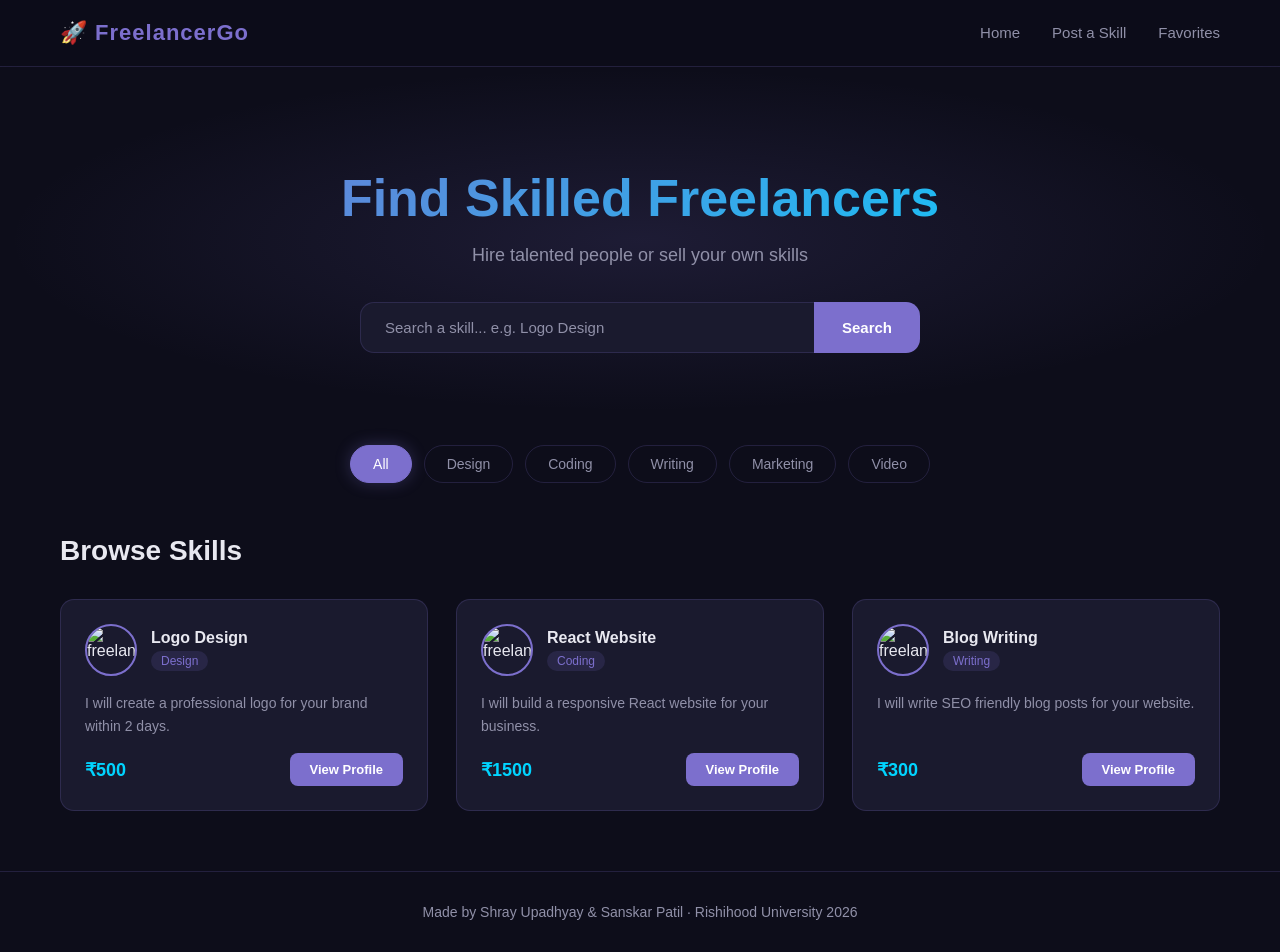
==== index.html @ 91e1a16f "Complete HTML and CSS for all pages" ====
<!DOCTYPE html>
<html lang="en">
<head>
  <meta charset="UTF-8">
  <meta name="viewport" content="width=device-width, initial-scale=1.0">
  <title>FreelancerGo</title>
  <link rel="stylesheet" href="css/style.css">
 <link rel="stylesheet" href="css/animation.css">
</head>
<body>

  <div class="bg-orb orb-1"></div>
  <div class="bg-orb orb-2"></div>
  <div class="bg-orb orb-3"></div>
  <div class="bg-particles">
    <div class="particle"></div>
    <div class="particle"></div>
    <div class="particle"></div>
    <div class="particle"></div>
    <div class="particle"></div>
    <div class="particle"></div>
    <div class="particle"></div>
    <div class="particle"></div>
    <div class="particle"></div>
    <div class="particle"></div>
  </div>

  <nav class="navbar">
    <div class="logo">🚀 FreelancerGo</div>
    <ul class="nav-links">
      <li><a href="index.html">Home</a></li>
      <li><a href="post-skill.html">Post a Skill</a></li>
      <li><a href="favorites.html">Favorites</a></li>
    </ul>
  </nav>

  <section class="hero">
    <div class="hero-content floating">
      <h1>Find Skilled Freelancers</h1>
      <p>Hire talented people or sell your own skills</p>
      <div class="search-bar">
        <input type="text" id="search-input" placeholder="Search a skill... e.g. Logo Design">
        <button id="search-btn">Search</button>
      </div>
    </div>
  </section>

  <section class="categories">
    <button class="cat-btn active" data-category="all">All</button>
    <button class="cat-btn" data-category="design">Design</button>
    <button class="cat-btn" data-category="coding">Coding</button>
    <button class="cat-btn" data-category="writing">Writing</button>
    <button class="cat-btn" data-category="marketing">Marketing</button>
    <button class="cat-btn" data-category="video">Video</button>
  </section>

  <section class="skills-section">
    <h2>Browse Skills</h2>
    <div class="skills-grid" id="skills-grid">

      <div class="skill-card" data-category="design">
        <div class="card-top">
          <img src="https://placehold.co/60x60" alt="freelancer" class="avatar">
          <div>
            <h3>Logo Design</h3>
            <span class="category-tag">Design</span>
          </div>
        </div>
        <p class="card-desc">I will create a professional logo for your brand within 2 days.</p>
        <div class="card-footer">
          <span class="price">₹500</span>
          <a href="profile.html" class="btn">View Profile</a>
        </div>
      </div>

      <div class="skill-card" data-category="coding">
        <div class="card-top">
          <img src="https://placehold.co/60x60" alt="freelancer" class="avatar">
          <div>
            <h3>React Website</h3>
            <span class="category-tag">Coding</span>
          </div>
        </div>
        <p class="card-desc">I will build a responsive React website for your business.</p>
        <div class="card-footer">
          <span class="price">₹1500</span>
          <a href="profile.html" class="btn">View Profile</a>
        </div>
      </div>

      <div class="skill-card" data-category="writing">
        <div class="card-top">
          <img src="https://placehold.co/60x60" alt="freelancer" class="avatar">
          <div>
            <h3>Blog Writing</h3>
            <span class="category-tag">Writing</span>
          </div>
        </div>
        <p class="card-desc">I will write SEO friendly blog posts for your website.</p>
        <div class="card-footer">
          <span class="price">₹300</span>
          <a href="profile.html" class="btn">View Profile</a>
        </div>
      </div>

    </div>
  </section>

  <footer class="footer">
    <p>Made by Shray Upadhyay &amp; Sanskar Patil · Rishihood University 2026</p>
  </footer>

  <script src="js/app.js"></script>
</body>
</html>
---- css/style.css ----
/* ===== RESET & VARIABLES ===== */
* {
  margin: 0;
  padding: 0;
  box-sizing: border-box;
}

:root {
  --bg: #0D0D1A;
  --card-bg: #1A1A2E;
  --primary: #7C6FCD;
  --accent: #00D4FF;
  --text: #E8E8F0;
  --text-muted: #9090A8;
  --border: rgba(124, 111, 205, 0.2);
  --glow: rgba(124, 111, 205, 0.3);
  --radius: 14px;
}

body {
  font-family: 'Segoe UI', sans-serif;
  background: var(--bg);
  color: var(--text);
  min-height: 100vh;
}

/* ===== NAVBAR ===== */
.navbar {
  display: flex;
  justify-content: space-between;
  align-items: center;
  padding: 20px 60px;
  background: rgba(13, 13, 26, 0.9);
  backdrop-filter: blur(10px);
  border-bottom: 1px solid var(--border);
  position: sticky;
  top: 0;
  z-index: 100;
}

.logo {
  font-size: 22px;
  font-weight: 700;
  color: var(--primary);
  letter-spacing: 1px;
}

.nav-links {
  list-style: none;
  display: flex;
  gap: 32px;
}

.nav-links a {
  text-decoration: none;
  color: var(--text-muted);
  font-size: 15px;
  transition: color 0.3s;
}

.nav-links a:hover {
  color: var(--accent);
}

/* ===== HERO ===== */
.hero {
  text-align: center;
  padding: 100px 20px 60px;
  background: radial-gradient(ellipse at center, rgba(124,111,205,0.15) 0%, transparent 70%);
}

.hero h1 {
  font-size: 52px;
  font-weight: 800;
  background: linear-gradient(135deg, var(--primary), var(--accent));
  -webkit-background-clip: text;
  -webkit-text-fill-color: transparent;
  margin-bottom: 16px;
  line-height: 1.2;
}

.hero p {
  font-size: 18px;
  color: var(--text-muted);
  margin-bottom: 36px;
}

/* ===== SEARCH BAR ===== */
.search-bar {
  display: flex;
  justify-content: center;
  max-width: 560px;
  margin: 0 auto;
}

.search-bar input {
  flex: 1;
  padding: 16px 24px;
  border: 1px solid var(--border);
  border-right: none;
  border-radius: var(--radius) 0 0 var(--radius);
  background: var(--card-bg);
  color: var(--text);
  font-size: 15px;
  outline: none;
  transition: border 0.3s;
}

.search-bar input:focus {
  border-color: var(--primary);
}

.search-bar input::placeholder {
  color: var(--text-muted);
}

.search-bar button {
  padding: 16px 28px;
  background: var(--primary);
  color: white;
  border: none;
  border-radius: 0 var(--radius) var(--radius) 0;
  font-size: 15px;
  font-weight: 600;
  cursor: pointer;
  transition: background 0.3s, transform 0.2s;
}

.search-bar button:hover {
  background: var(--accent);
  transform: scale(1.03);
}

/* ===== CATEGORIES ===== */
.categories {
  display: flex;
  justify-content: center;
  gap: 12px;
  padding: 32px 20px;
  flex-wrap: wrap;
}

.cat-btn {
  padding: 10px 22px;
  border-radius: 50px;
  border: 1px solid var(--border);
  background: transparent;
  color: var(--text-muted);
  font-size: 14px;
  cursor: pointer;
  transition: all 0.3s;
}

.cat-btn:hover,
.cat-btn.active {
  background: var(--primary);
  color: white;
  border-color: var(--primary);
  box-shadow: 0 0 16px var(--glow);
}

/* ===== SKILLS SECTION ===== */
.skills-section {
  padding: 20px 60px 60px;
}

.skills-section h2 {
  font-size: 28px;
  margin-bottom: 32px;
  color: var(--text);
}

/* ===== SKILLS GRID ===== */
.skills-grid {
  display: grid;
  grid-template-columns: repeat(auto-fill, minmax(280px, 1fr));
  gap: 28px;
}

/* ===== SKILL CARD ===== */
.skill-card {
  background: var(--card-bg);
  border: 1px solid var(--border);
  border-radius: var(--radius);
  padding: 24px;
  display: flex;
  flex-direction: column;
  gap: 16px;
  transition: border-color 0.3s;
}

.skill-card:hover {
  border-color: var(--primary);
  box-shadow: 0 0 30px rgba(124, 111, 205, 0.25);
  transform: translateY(-6px) scale(1.02);
}

.card-top {
  display: flex;
  align-items: center;
  gap: 14px;
}

.avatar {
  width: 52px;
  height: 52px;
  border-radius: 50%;
  border: 2px solid var(--primary);
  object-fit: cover;
}

.card-top h3 {
  font-size: 16px;
  font-weight: 600;
  color: var(--text);
}

.category-tag {
  font-size: 12px;
  background: rgba(124, 111, 205, 0.15);
  color: var(--primary);
  padding: 3px 10px;
  border-radius: 50px;
  display: inline-block;
  margin-top: 4px;
}

.card-desc {
  font-size: 14px;
  color: var(--text-muted);
  line-height: 1.6;
  flex: 1;
}

.card-footer {
  display: flex;
  justify-content: space-between;
  align-items: center;
}

.price {
  font-size: 18px;
  font-weight: 700;
  color: var(--accent);
}

.btn {
  padding: 9px 20px;
  background: var(--primary);
  color: white;
  text-decoration: none;
  border-radius: 8px;
  font-size: 13px;
  font-weight: 600;
  cursor: pointer;
  border: none;
  transition: all 0.3s;
}

.btn:hover {
  background: var(--accent);
  box-shadow: 0 0 12px rgba(0, 212, 255, 0.4);
}

/* ===== FORM PAGE ===== */
.form-section {
  display: flex;
  justify-content: center;
  align-items: center;
  padding: 60px 20px;
}

.form-card {
  background: var(--card-bg);
  border: 1px solid var(--border);
  border-radius: var(--radius);
  padding: 48px 40px;
  width: 100%;
  max-width: 560px;
}

.form-card h2 {
  font-size: 28px;
  font-weight: 700;
  background: linear-gradient(135deg, var(--primary), var(--accent));
  -webkit-background-clip: text;
  -webkit-text-fill-color: transparent;
  margin-bottom: 8px;
}

.form-subtitle {
  color: var(--text-muted);
  font-size: 14px;
  margin-bottom: 32px;
}

.form-group {
  display: flex;
  flex-direction: column;
  gap: 8px;
  margin-bottom: 20px;
}

.form-group label {
  font-size: 14px;
  font-weight: 600;
  color: var(--text);
}

.form-group input,
.form-group select,
.form-group textarea {
  padding: 14px 16px;
  background: var(--bg);
  border: 1px solid var(--border);
  border-radius: 10px;
  color: var(--text);
  font-size: 14px;
  outline: none;
  transition: border 0.3s;
  font-family: 'Segoe UI', sans-serif;
}

.form-group input:focus,
.form-group select:focus,
.form-group textarea:focus {
  border-color: var(--primary);
  box-shadow: 0 0 0 3px var(--glow);
}

.form-group select option {
  background: var(--card-bg);
}

.error-msg {
  color: #ff6b6b;
  font-size: 12px;
  min-height: 16px;
}

.submit-btn {
  width: 100%;
  padding: 16px;
  font-size: 16px;
  margin-top: 8px;
  border-radius: 10px;
}

/* ===== FAVORITES PAGE ===== */
.page-subtitle {
  color: var(--text-muted);
  font-size: 14px;
  margin-top: -20px;
  margin-bottom: 32px;
}

.empty-state {
  grid-column: 1 / -1;
  text-align: center;
  padding: 80px 20px;
  color: var(--text-muted);
  font-size: 16px;
  line-height: 2;
}

.empty-state a {
  color: var(--accent);
  text-decoration: none;
}

/* ===== PROFILE PAGE ===== */
.profile-section {
  display: flex;
  justify-content: center;
  padding: 60px 20px;
}

.profile-card {
  background: var(--card-bg);
  border: 1px solid var(--border);
  border-radius: var(--radius);
  padding: 40px;
  width: 100%;
  max-width: 620px;
  display: flex;
  flex-direction: column;
  gap: 28px;
}

.profile-top {
  display: flex;
  align-items: center;
  gap: 24px;
}

.profile-avatar {
  width: 90px;
  height: 90px;
  border-radius: 50%;
  border: 3px solid var(--primary);
  object-fit: cover;
}

.profile-top h2 {
  font-size: 24px;
  font-weight: 700;
  margin-bottom: 6px;
}

.profile-rating {
  color: var(--text-muted);
  font-size: 13px;
  margin-top: 6px;
}

.profile-bio h3 {
  font-size: 16px;
  font-weight: 600;
  margin-bottom: 10px;
  color: var(--text-muted);
}

.profile-bio p {
  font-size: 15px;
  color: var(--text);
  line-height: 1.7;
}

.profile-meta {
  display: flex;
  gap: 24px;
  background: var(--bg);
  border-radius: 10px;
  padding: 20px 24px;
}

.meta-item {
  display: flex;
  flex-direction: column;
  gap: 4px;
}

.meta-label {
  font-size: 12px;
  color: var(--text-muted);
  text-transform: uppercase;
  letter-spacing: 0.05em;
}

.meta-value {
  font-size: 16px;
  font-weight: 600;
  color: var(--text);
}

.meta-value.accent {
  color: var(--accent);
}

.profile-actions {
  display: flex;
  gap: 16px;
}

.btn-outline {
  background: transparent;
  border: 1px solid var(--primary);
  color: var(--primary);
}

.btn-outline:hover {
  background: var(--primary);
  color: white;
}

/* ===== FOOTER ===== */
.footer {
  text-align: center;
  padding: 32px;
  border-top: 1px solid var(--border);
  color: var(--text-muted);
  font-size: 14px;
}

/* ===== RESPONSIVE ===== */
@media (max-width: 768px) {
  .navbar {
    padding: 16px 20px;
    flex-direction: column;
    gap: 12px;
  }

  .nav-links {
    gap: 20px;
  }

  .hero h1 {
    font-size: 32px;
  }

  .skills-section {
    padding: 20px;
  }

  .skills-grid {
    grid-template-columns: 1fr;
  }

  .profile-meta {
    flex-direction: column;
    gap: 16px;
  }

  .profile-actions {
    flex-direction: column;
  }

  .form-card {
    padding: 32px 20px;
  }
}
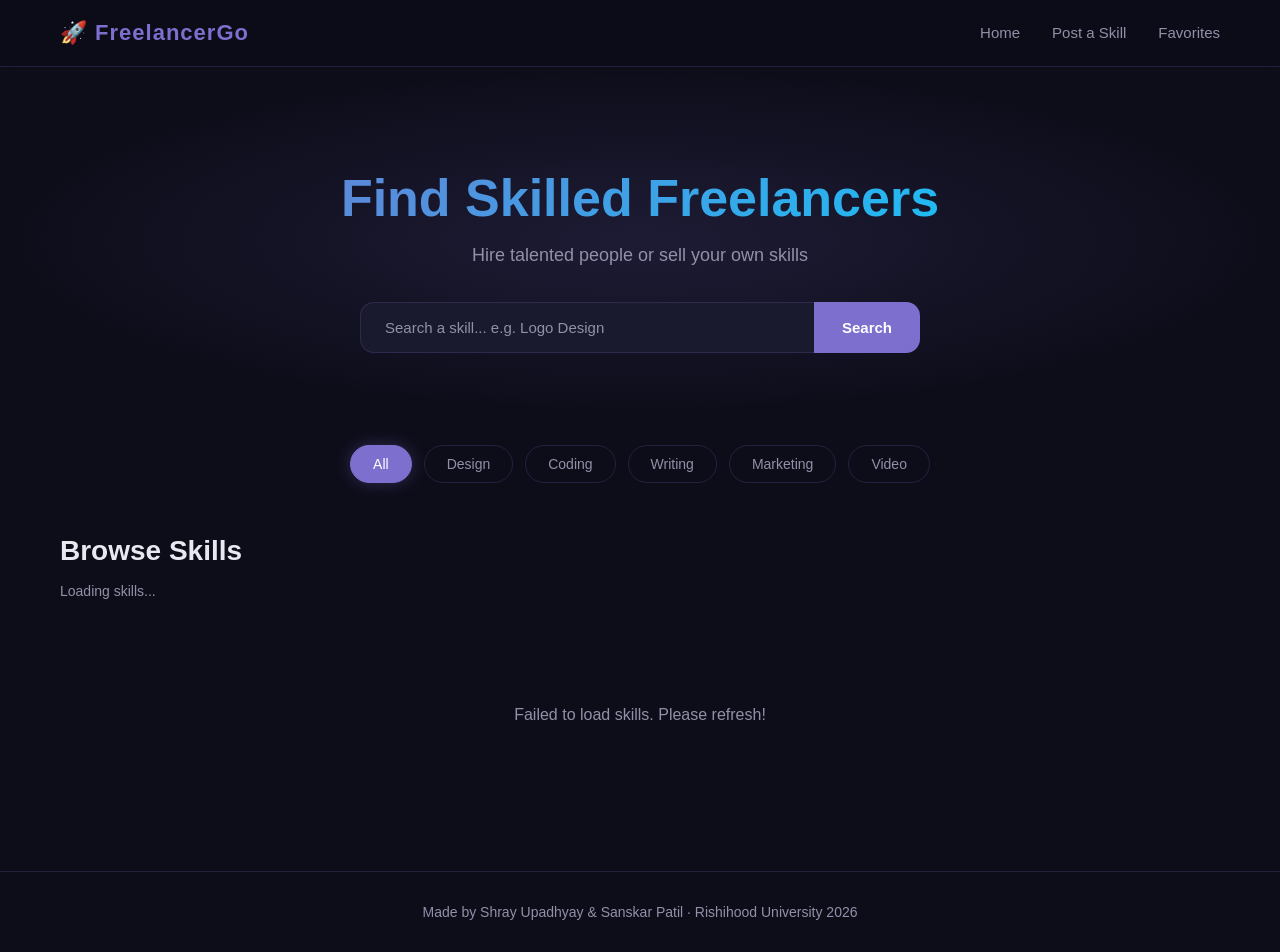
==== commit c3885ac4: "Add loading spinner and skill count" ====
--- a/index.html
+++ b/index.html
@@ -56,6 +56,7 @@
 
   <section class="skills-section">
     <h2>Browse Skills</h2>
+    <p class="skill-count" id="skill-count">Loading skills...</p>
     <div class="skills-grid" id="skills-grid">
 
       <div class="skill-card" data-category="design">
--- a/css/style.css
+++ b/css/style.css
@@ -518,4 +518,79 @@
   .form-card {
     padding: 32px 20px;
   }
-}+}
+/* ===== TOAST NOTIFICATION ===== */
+.toast {
+  position: fixed;
+  bottom: 30px;
+  right: 30px;
+  background: var(--card-bg);
+  border: 1px solid var(--primary);
+  color: var(--text);
+  padding: 16px 24px;
+  border-radius: 12px;
+  font-size: 14px;
+  font-weight: 500;
+  box-shadow: 0 0 20px rgba(124, 111, 205, 0.3);
+  z-index: 9999;
+  opacity: 0;
+  transform: translateY(20px);
+  transition: all 0.3s ease;
+  max-width: 300px;
+}
+
+.toast.show {
+  opacity: 1;
+  transform: translateY(0);
+}
+
+.toast.success {
+  border-color: #00D4FF;
+  box-shadow: 0 0 20px rgba(0, 212, 255, 0.3);
+}
+
+.toast.error {
+  border-color: #ff6b6b;
+  box-shadow: 0 0 20px rgba(255, 107, 107, 0.3);
+}
+/* ===== LOADING SPINNER ===== */
+.spinner-container {
+  grid-column: 1 / -1;
+  display: flex;
+  flex-direction: column;
+  align-items: center;
+  justify-content: center;
+  padding: 60px 20px;
+  gap: 16px;
+}
+
+.spinner {
+  width: 48px;
+  height: 48px;
+  border: 4px solid var(--border);
+  border-top-color: var(--primary);
+  border-radius: 50%;
+  animation: spin 0.8s linear infinite;
+}
+
+@keyframes spin {
+  to { transform: rotate(360deg); }
+}
+
+.spinner-text {
+  color: var(--text-muted);
+  font-size: 14px;
+}
+
+/* ===== SKILL COUNT ===== */
+.skill-count {
+  font-size: 14px;
+  color: var(--text-muted);
+  margin-bottom: 20px;
+  margin-top: -16px;
+}
+
+.skill-count span {
+  color: var(--accent);
+  font-weight: 600;
+}
